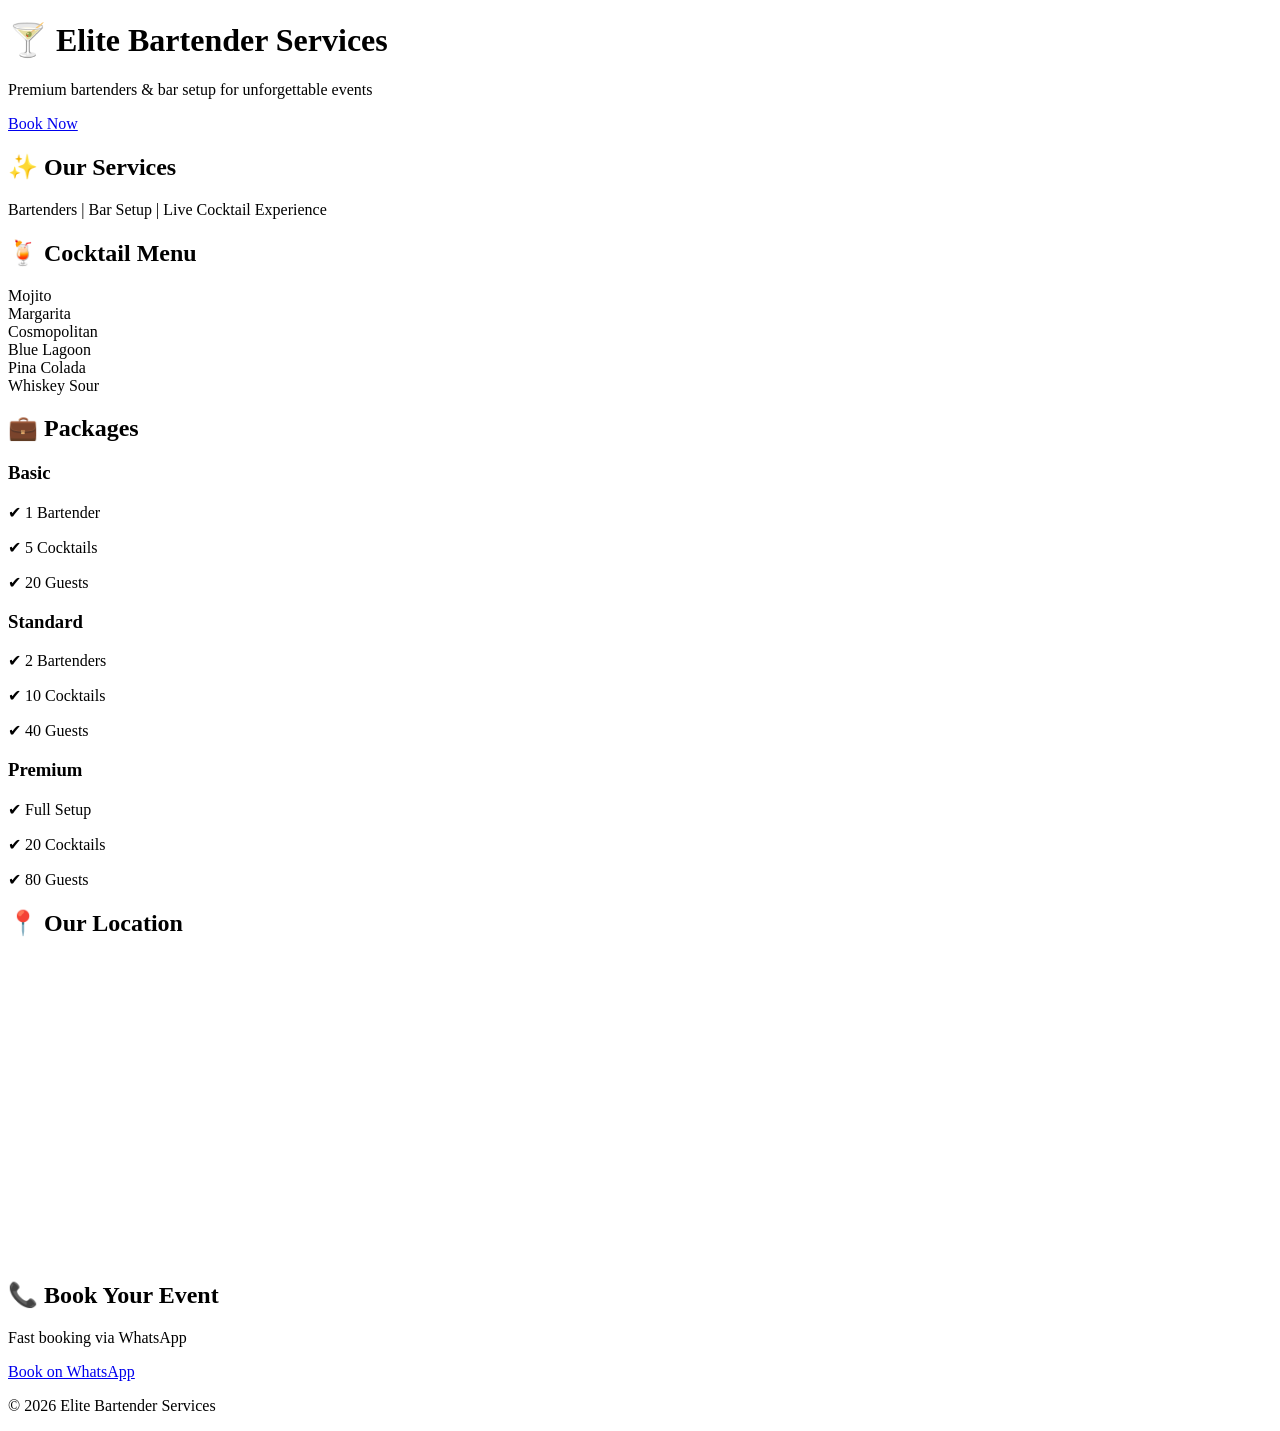
==== index.html @ b52e0897 "Create index.html for Elite Bartender Services This HTML file outlines the structure and content for" ====
<!DOCTYPE html>
<html lang="en">
<head>
  <meta charset="UTF-8">
  <meta name="viewport" content="width=device-width, initial-scale=1.0">
  <title>Elite Bartender Services</title>

  <!-- Google Font -->
  <link href="https://fonts.googleapis.com/css2?family=Poppins:wght@300;600&display=swap" rel="stylesheet">

  <link rel="stylesheet" href="style.css">
</head>

<body>

<header class="hero">
  <h1>🍸 Elite Bartender Services</h1>
  <p>Premium bartenders & bar setup for unforgettable events</p>
  <a href="#contact" class="btn">Book Now</a>
</header>

<section>
  <h2>✨ Our Services</h2>
  <p>Bartenders | Bar Setup | Live Cocktail Experience</p>
</section>

<section>
  <h2>🍹 Cocktail Menu</h2>

  <div class="cards">
    <div class="card">Mojito</div>
    <div class="card">Margarita</div>
    <div class="card">Cosmopolitan</div>
    <div class="card">Blue Lagoon</div>
    <div class="card">Pina Colada</div>
    <div class="card">Whiskey Sour</div>
  </div>
</section>

<section>
  <h2>💼 Packages</h2>

  <div class="cards">

    <div class="card">
      <h3>Basic</h3>
      <p>✔ 1 Bartender</p>
      <p>✔ 5 Cocktails</p>
      <p>✔ 20 Guests</p>
    </div>

    <div class="card">
      <h3>Standard</h3>
      <p>✔ 2 Bartenders</p>
      <p>✔ 10 Cocktails</p>
      <p>✔ 40 Guests</p>
    </div>

    <div class="card highlight">
      <h3>Premium</h3>
      <p>✔ Full Setup</p>
      <p>✔ 20 Cocktails</p>
      <p>✔ 80 Guests</p>
    </div>

  </div>
</section>

<!-- MAP SECTION -->
<section>
  <h2>📍 Our Location</h2>

  <iframe 
    src="https://www.google.com/maps?q=Meddappakkam&output=embed"
    width="100%" 
    height="300" 
    style="border:0; border-radius:10px;"
    loading="lazy">
  </iframe>

</section>

<section id="contact">
  <h2>📞 Book Your Event</h2>
  <p>Fast booking via WhatsApp</p>

  <a href="https://wa.me/91XXXXXXXXXX" class="btn">
    Book on WhatsApp
  </a>
</section>

<footer>
  <p>© 2026 Elite Bartender Services</p>
</footer>

</body>
</html>
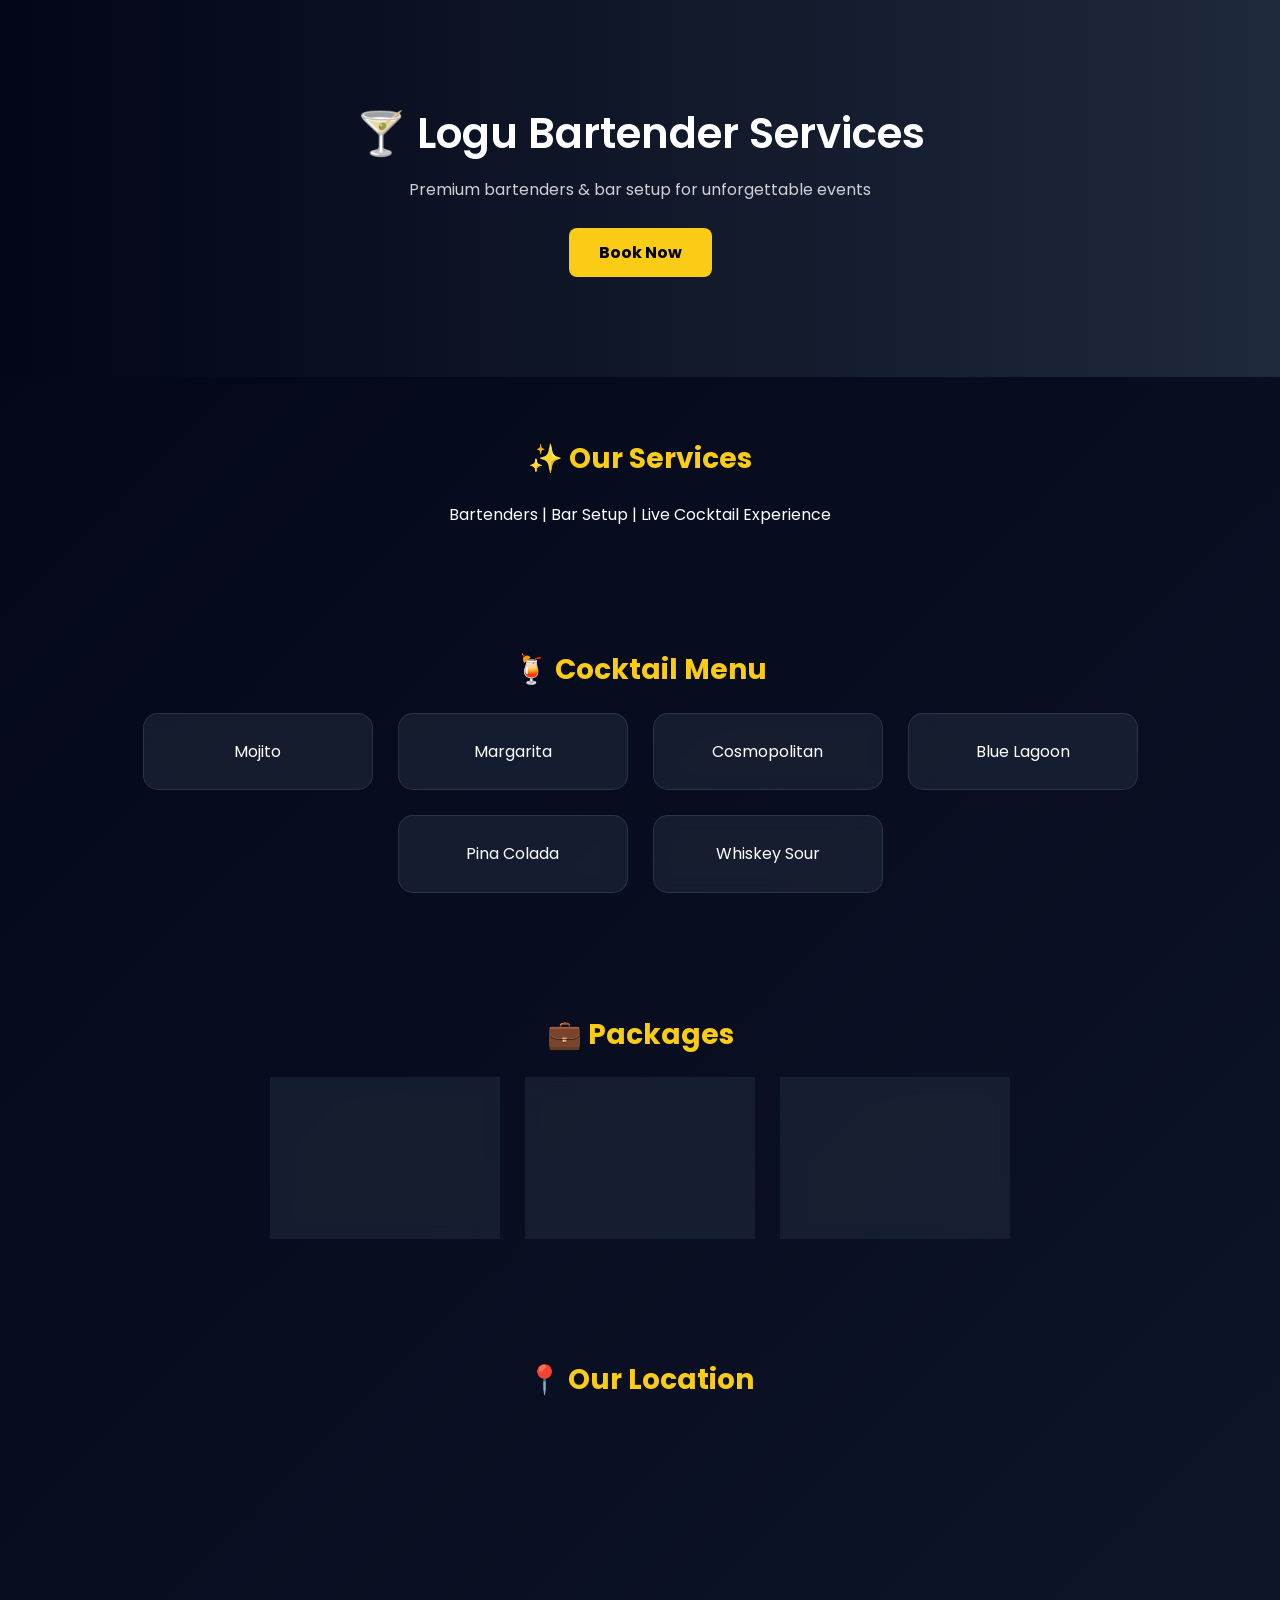
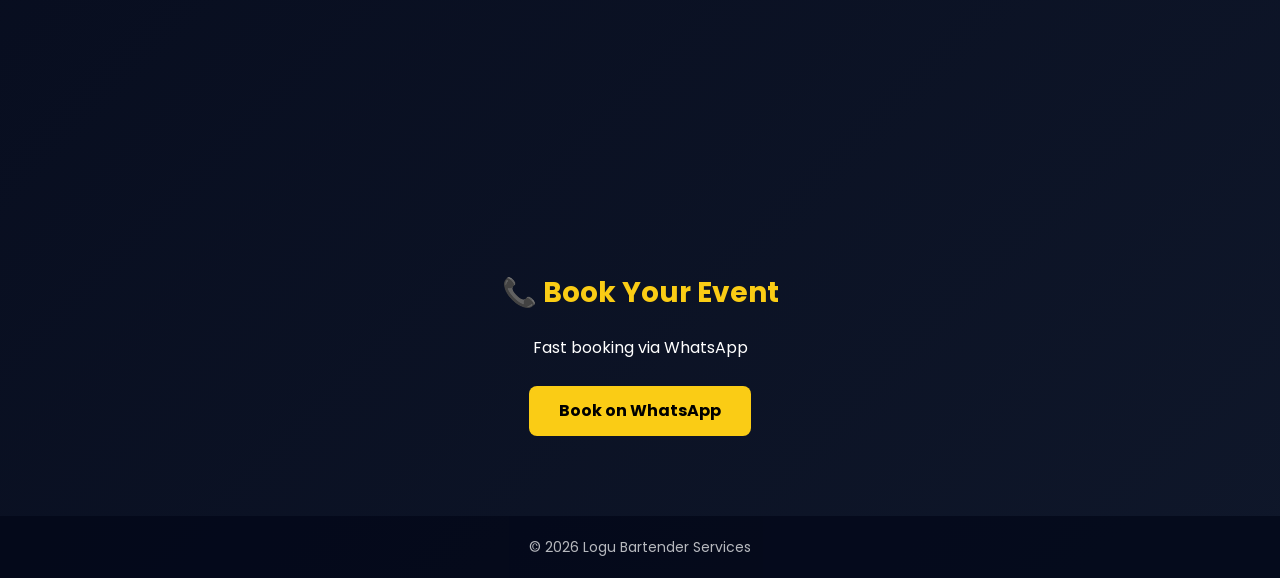
==== commit 09721aba: "Rename service from Elite to Logu" ====
--- a/index.html
+++ b/index.html
@@ -3,7 +3,7 @@
 <head>
   <meta charset="UTF-8">
   <meta name="viewport" content="width=device-width, initial-scale=1.0">
-  <title>Elite Bartender Services</title>
+  <title>Logu Bartender Services</title>
 
   <!-- Google Font -->
   <link href="https://fonts.googleapis.com/css2?family=Poppins:wght@300;600&display=swap" rel="stylesheet">
@@ -14,7 +14,7 @@
 <body>
 
 <header class="hero">
-  <h1>🍸 Elite Bartender Services</h1>
+  <h1>🍸 Logu Bartender Services</h1>
   <p>Premium bartenders & bar setup for unforgettable events</p>
   <a href="#contact" class="btn">Book Now</a>
 </header>
@@ -84,13 +84,13 @@
   <h2>📞 Book Your Event</h2>
   <p>Fast booking via WhatsApp</p>
 
-  <a href="https://wa.me/91XXXXXXXXXX" class="btn">
+  <a href="https://wa.me/917010022388" class="btn">
     Book on WhatsApp
   </a>
 </section>
 
 <footer>
-  <p>© 2026 Elite Bartender Services</p>
+  <p>© 2026 Logu Bartender Services</p>
 </footer>
 
 </body>
--- a/style.css
+++ b/style.css
@@ -0,0 +1,135 @@
+/* RESET */
+* {
+  margin: 0;
+  padding: 0;
+  box-sizing: border-box;
+}
+
+/* BODY */
+body {
+  font-family: 'Poppins', sans-serif;
+  background: linear-gradient(135deg, #020617, #0f172a);
+  color: white;
+  line-height: 1.6;
+}
+
+/* HERO */
+.hero {
+  text-align: center;
+  padding: 100px 20px;
+  background: linear-gradient(to right, #020617, #1e293b);
+}
+
+.hero h1 {
+  font-size: 42px;
+  font-weight: 600;
+}
+
+.hero p {
+  margin-top: 10px;
+  opacity: 0.8;
+}
+
+/* BUTTON */
+.btn {
+  display: inline-block;
+  margin-top: 25px;
+  padding: 12px 30px;
+  background: #facc15;
+  color: black;
+  text-decoration: none;
+  border-radius: 8px;
+  font-weight: bold;
+  transition: 0.3s;
+}
+
+.btn:hover {
+  background: #fde047;
+  transform: scale(1.05);
+}
+
+/* SECTION */
+section {
+  padding: 60px 20px;
+  text-align: center;
+}
+
+h2 {
+  margin-bottom: 20px;
+  font-size: 28px;
+  color: #facc15;
+}
+
+/* CARDS GRID */
+.cards {
+  display: flex;
+  flex-wrap: wrap;
+  justify-content: center;
+  gap: 25px;
+}
+
+/* CARD */
+.card {
+  background: rgba(30, 41, 59, 0.6);
+  backdrop-filter: blur(10px);
+  padding: 25px;
+  border-radius: 15px;
+  width: 230px;
+  transition: all 0.3s ease;
+  border: 1px solid rgba(255,255,255,0.1);
+}
+
+.card:hover {
+  transform: translateY(-8px) scale(1.03);
+  box-shadow: 0 10px 25px rgba(0,0,0,0.5);
+}
+
+/* PREMIUM HIGHLIGHT */
+.highlight {
+  border: 2px solid #facc15;
+}
+
+/* MAP */
+iframe {
+  margin-top: 20px;
+  border-radius: 10px;
+}
+
+/* FOOTER */
+footer {
+  text-align: center;
+  padding: 20px;
+  background: #020617;
+  margin-top: 20px;
+  font-size: 14px;
+  opacity: 0.7;
+}
+
+/* ANIMATION (for JS) */
+.hidden {
+  opacity: 0;
+  transform: translateY(40px);
+  transition: all 0.6s ease;
+}
+
+.show {
+  opacity: 1;
+  transform: translateY(0);
+}
+
+/* MOBILE RESPONSIVE */
+@media (max-width: 768px) {
+
+  .hero h1 {
+    font-size: 28px;
+  }
+
+  .cards {
+    flex-direction: column;
+    align-items: center;
+  }
+
+  .card {
+    width: 90%;
+  }
+}
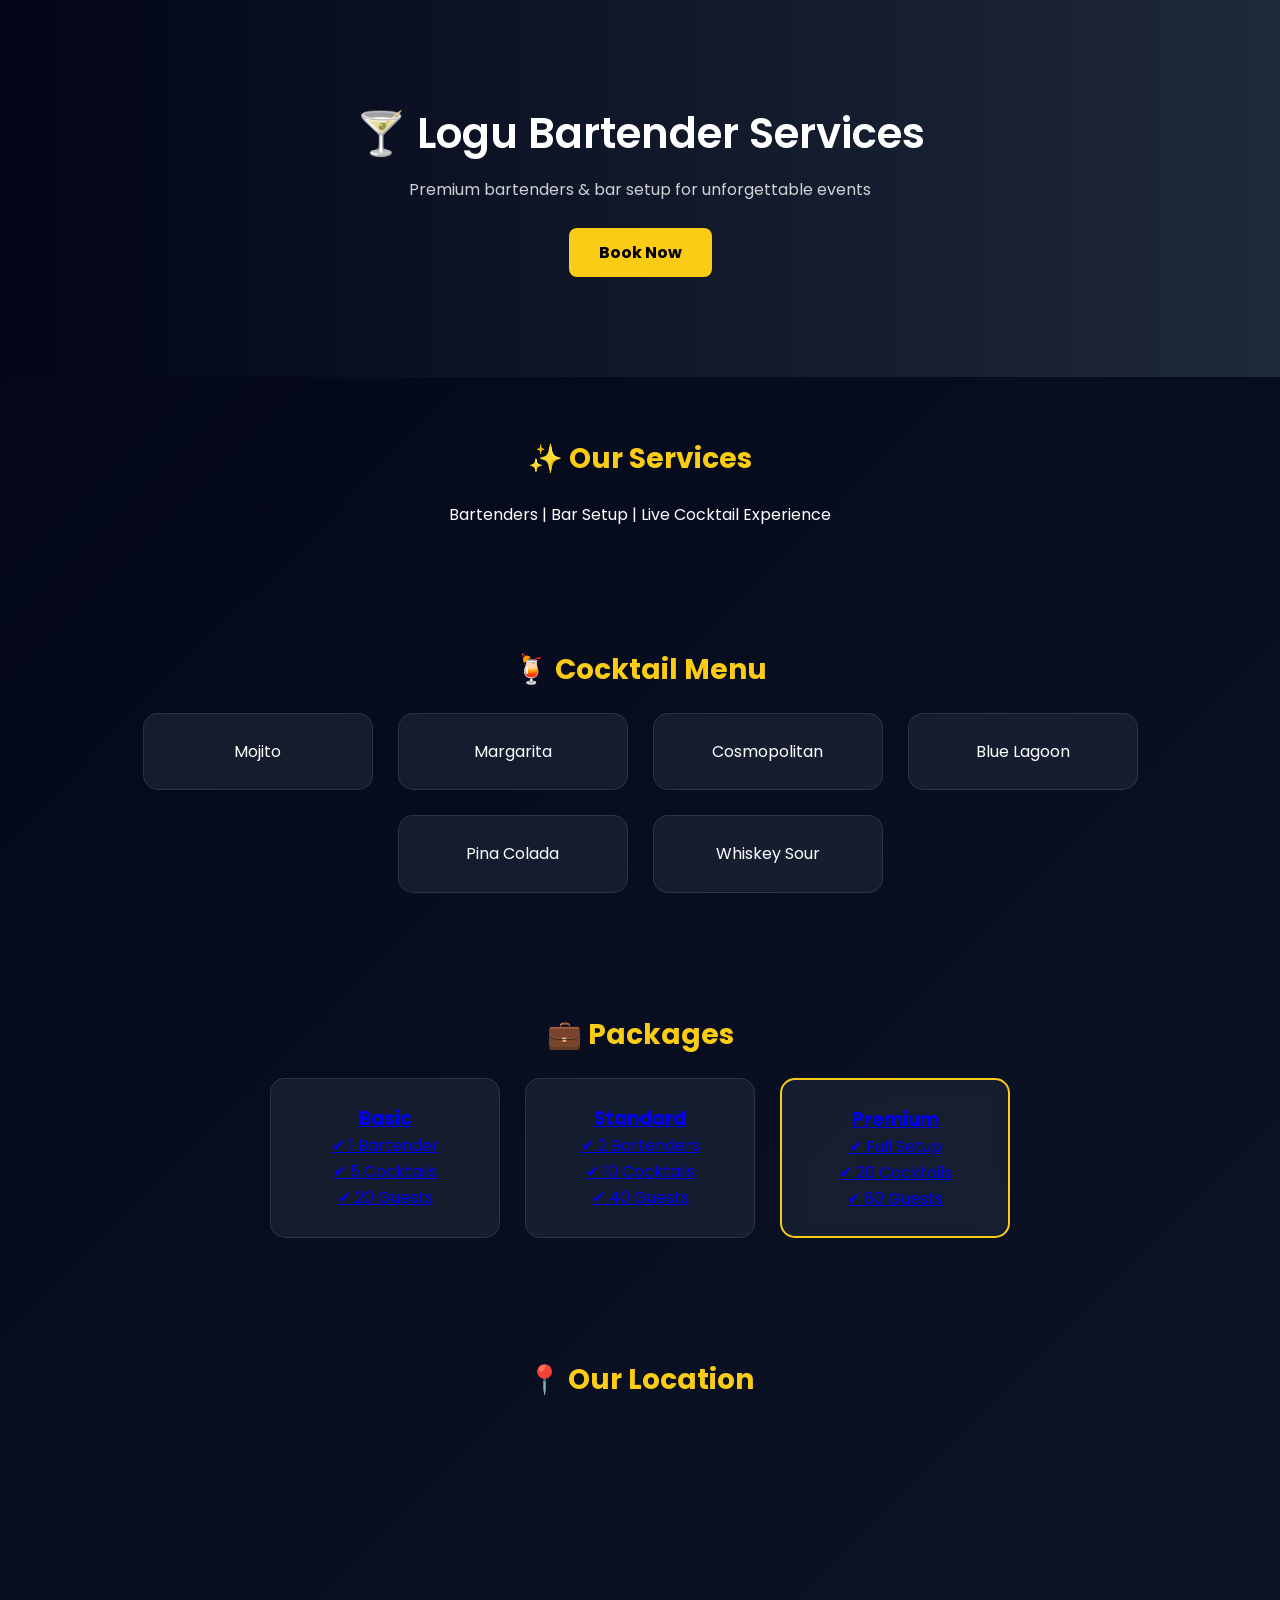
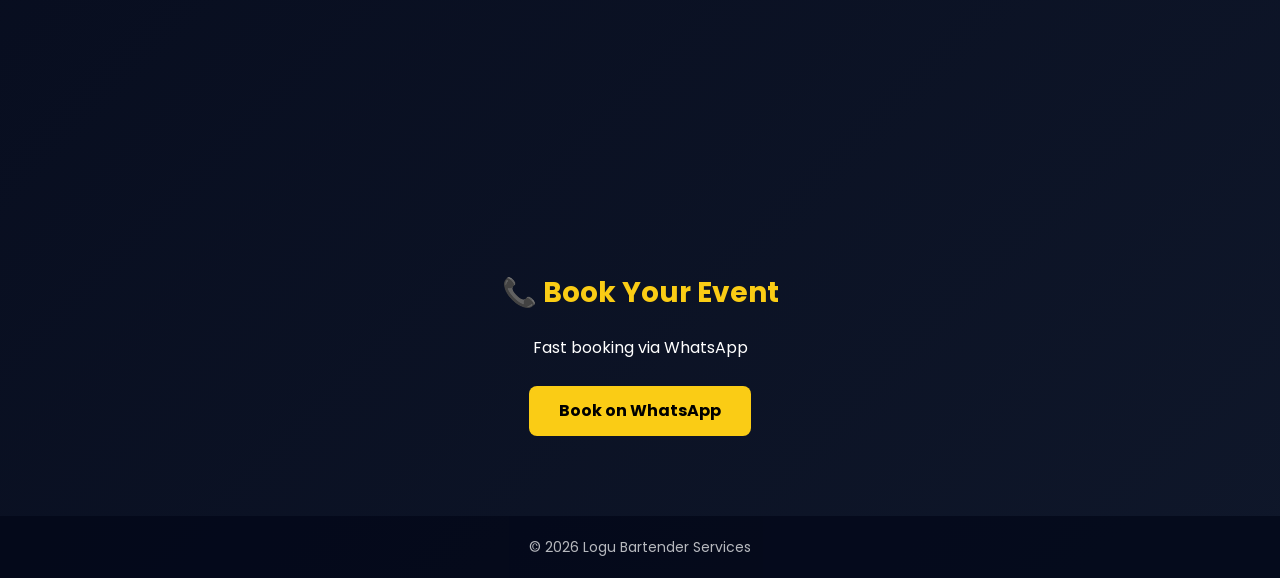
==== commit 6b7c0391: "Update index.html" ====
--- a/index.html
+++ b/index.html
@@ -13,18 +13,21 @@
 
 <body>
 
+<!-- HERO -->
 <header class="hero">
   <h1>🍸 Logu Bartender Services</h1>
   <p>Premium bartenders & bar setup for unforgettable events</p>
   <a href="#contact" class="btn">Book Now</a>
 </header>
 
-<section>
+<!-- SERVICES -->
+<section class="section">
   <h2>✨ Our Services</h2>
   <p>Bartenders | Bar Setup | Live Cocktail Experience</p>
 </section>
 
-<section>
+<!-- COCKTAIL MENU -->
+<section class="section">
   <h2>🍹 Cocktail Menu</h2>
 
   <div class="cards">
@@ -37,50 +40,52 @@
   </div>
 </section>
 
-<section>
+<!-- PACKAGES (CLICKABLE) -->
+<section class="section">
   <h2>💼 Packages</h2>
 
   <div class="cards">
 
-    <div class="card">
+    <a href="basic.html" class="card">
       <h3>Basic</h3>
       <p>✔ 1 Bartender</p>
       <p>✔ 5 Cocktails</p>
       <p>✔ 20 Guests</p>
-    </div>
+    </a>
 
-    <div class="card">
+    <a href="standard.html" class="card">
       <h3>Standard</h3>
       <p>✔ 2 Bartenders</p>
       <p>✔ 10 Cocktails</p>
       <p>✔ 40 Guests</p>
-    </div>
+    </a>
 
-    <div class="card highlight">
+    <a href="premium.html" class="card highlight">
       <h3>Premium</h3>
       <p>✔ Full Setup</p>
       <p>✔ 20 Cocktails</p>
       <p>✔ 80 Guests</p>
-    </div>
+    </a>
 
   </div>
 </section>
 
-<!-- MAP SECTION -->
-<section>
+<!-- MAP -->
+<section class="section">
   <h2>📍 Our Location</h2>
 
   <iframe 
     src="https://www.google.com/maps?q=Meddappakkam&output=embed"
     width="100%" 
     height="300" 
-    style="border:0; border-radius:10px;"
+    style="border:0; border-radius:12px;"
     loading="lazy">
   </iframe>
 
 </section>
 
-<section id="contact">
+<!-- CONTACT -->
+<section id="contact" class="section">
   <h2>📞 Book Your Event</h2>
   <p>Fast booking via WhatsApp</p>
 
@@ -89,6 +94,7 @@
   </a>
 </section>
 
+<!-- FOOTER -->
 <footer>
   <p>© 2026 Logu Bartender Services</p>
 </footer>
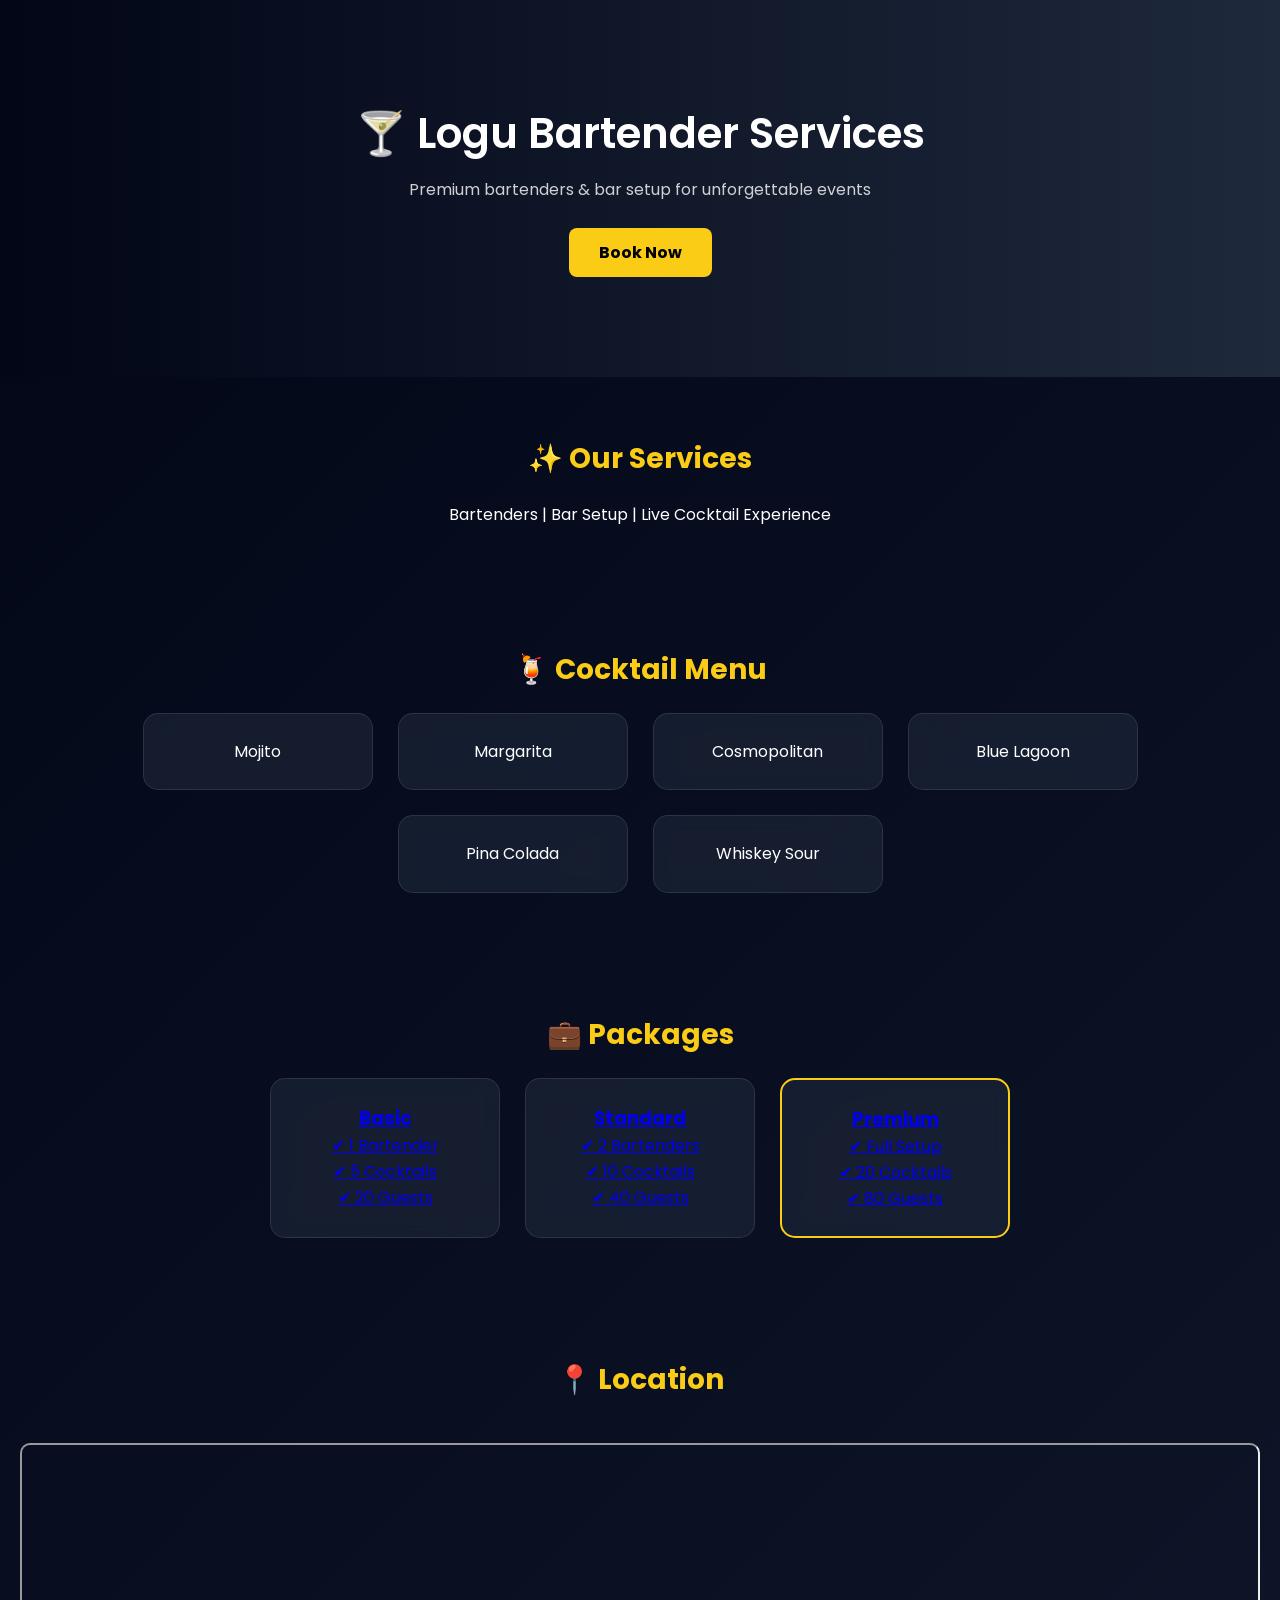
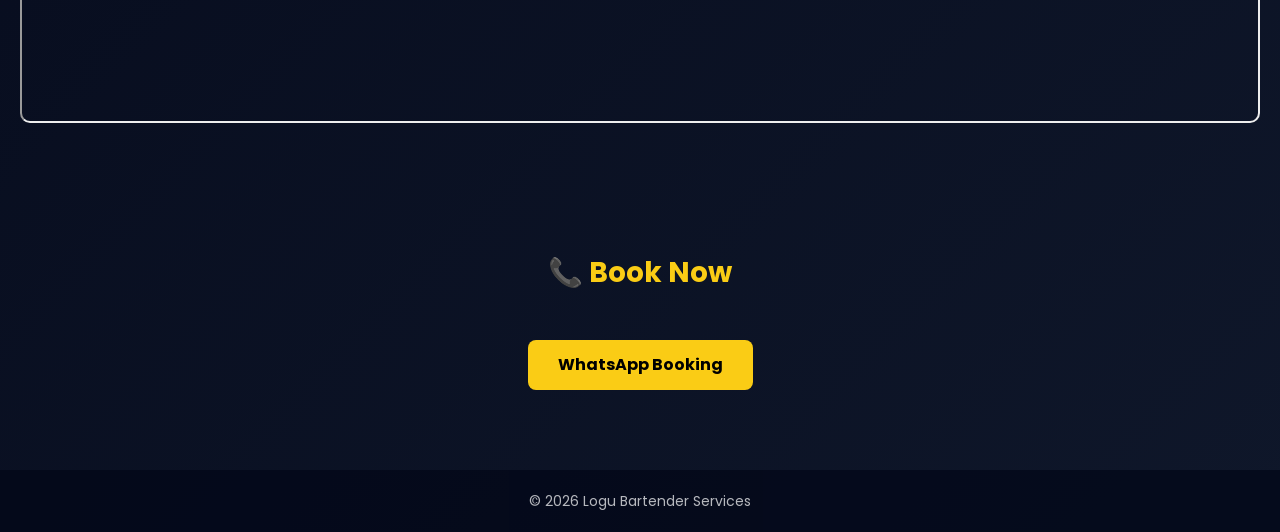
==== commit 1aa53ed0: "Refactor HTML structure and update content" ====
--- a/index.html
+++ b/index.html
@@ -1,35 +1,29 @@
 <!DOCTYPE html>
 <html lang="en">
 <head>
-  <meta charset="UTF-8">
-  <meta name="viewport" content="width=device-width, initial-scale=1.0">
+  <meta charset="UTF-8" />
+  <meta name="viewport" content="width=device-width, initial-scale=1.0"/>
   <title>Logu Bartender Services</title>
 
-  <!-- Google Font -->
-  <link href="https://fonts.googleapis.com/css2?family=Poppins:wght@300;600&display=swap" rel="stylesheet">
-
+  <link href="https://fonts.googleapis.com/css2?family=Poppins:wght@300;500;600&display=swap" rel="stylesheet">
   <link rel="stylesheet" href="style.css">
 </head>
 
 <body>
 
-<!-- HERO -->
 <header class="hero">
   <h1>🍸 Logu Bartender Services</h1>
   <p>Premium bartenders & bar setup for unforgettable events</p>
   <a href="#contact" class="btn">Book Now</a>
 </header>
 
-<!-- SERVICES -->
 <section class="section">
   <h2>✨ Our Services</h2>
   <p>Bartenders | Bar Setup | Live Cocktail Experience</p>
 </section>
 
-<!-- COCKTAIL MENU -->
 <section class="section">
   <h2>🍹 Cocktail Menu</h2>
-
   <div class="cards">
     <div class="card">Mojito</div>
     <div class="card">Margarita</div>
@@ -40,12 +34,10 @@
   </div>
 </section>
 
-<!-- PACKAGES (CLICKABLE) -->
 <section class="section">
   <h2>💼 Packages</h2>
 
   <div class="cards">
-
     <a href="basic.html" class="card">
       <h3>Basic</h3>
       <p>✔ 1 Bartender</p>
@@ -66,38 +58,26 @@
       <p>✔ 20 Cocktails</p>
       <p>✔ 80 Guests</p>
     </a>
-
   </div>
 </section>
 
-<!-- MAP -->
 <section class="section">
-  <h2>📍 Our Location</h2>
-
+  <h2>📍 Location</h2>
   <iframe 
     src="https://www.google.com/maps?q=Meddappakkam&output=embed"
-    width="100%" 
-    height="300" 
-    style="border:0; border-radius:12px;"
-    loading="lazy">
+    width="100%" height="280" loading="lazy">
   </iframe>
-
 </section>
 
-<!-- CONTACT -->
 <section id="contact" class="section">
-  <h2>📞 Book Your Event</h2>
-  <p>Fast booking via WhatsApp</p>
-
-  <a href="https://wa.me/917010022388" class="btn">
-    Book on WhatsApp
-  </a>
+  <h2>📞 Book Now</h2>
+  <a href="https://wa.me/917010022388" class="btn">WhatsApp Booking</a>
 </section>
 
-<!-- FOOTER -->
 <footer>
   <p>© 2026 Logu Bartender Services</p>
 </footer>
 
+<script src="script.js"></script>
 </body>
 </html>
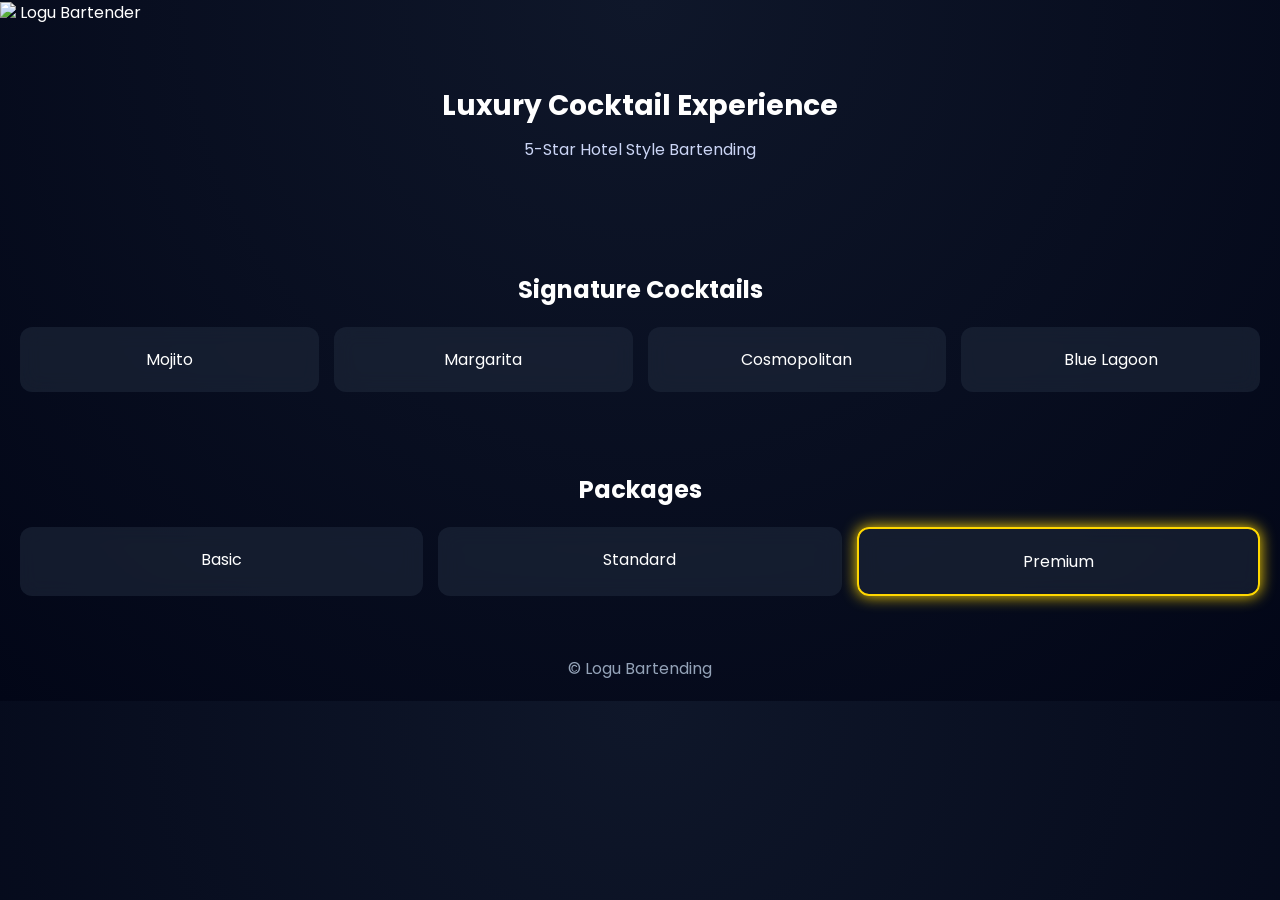
==== commit 7de7dd87: "Update index.html" ====
--- a/index.html
+++ b/index.html
@@ -1,82 +1,54 @@
 <!DOCTYPE html>
 <html lang="en">
 <head>
-  <meta charset="UTF-8" />
-  <meta name="viewport" content="width=device-width, initial-scale=1.0"/>
-  <title>Logu Bartender Services</title>
+<meta charset="UTF-8">
+<meta name="viewport" content="width=device-width, initial-scale=1.0">
+<title>Logu Bartender</title>
 
-  <link href="https://fonts.googleapis.com/css2?family=Poppins:wght@300;500;600&display=swap" rel="stylesheet">
-  <link rel="stylesheet" href="style.css">
+<link href="https://fonts.googleapis.com/css2?family=Poppins:wght@300;500;600&display=swap" rel="stylesheet">
+<link rel="stylesheet" href="style.css">
 </head>
 
 <body>
 
+<!-- NAVBAR -->
+<nav class="navbar">
+  <div class="logo">
+    <img src="logo.png">
+    <span>Logu Bartender</span>
+  </div>
+</nav>
+
+<!-- HERO -->
 <header class="hero">
-  <h1>🍸 Logu Bartender Services</h1>
-  <p>Premium bartenders & bar setup for unforgettable events</p>
-  <a href="#contact" class="btn">Book Now</a>
+  <h1>Luxury Cocktail Experience</h1>
+  <p>5-Star Hotel Style Bartending</p>
 </header>
 
+<!-- COCKTAIL MENU -->
 <section class="section">
-  <h2>✨ Our Services</h2>
-  <p>Bartenders | Bar Setup | Live Cocktail Experience</p>
-</section>
+  <h2>Signature Cocktails</h2>
 
-<section class="section">
-  <h2>🍹 Cocktail Menu</h2>
   <div class="cards">
-    <div class="card">Mojito</div>
-    <div class="card">Margarita</div>
-    <div class="card">Cosmopolitan</div>
-    <div class="card">Blue Lagoon</div>
-    <div class="card">Pina Colada</div>
-    <div class="card">Whiskey Sour</div>
+    <a href="cocktail.html?name=Mojito" class="card">Mojito</a>
+    <a href="cocktail.html?name=Margarita" class="card">Margarita</a>
+    <a href="cocktail.html?name=Cosmopolitan" class="card">Cosmopolitan</a>
+    <a href="cocktail.html?name=BlueLagoon" class="card">Blue Lagoon</a>
   </div>
 </section>
 
+<!-- PACKAGES -->
 <section class="section">
-  <h2>💼 Packages</h2>
+  <h2>Packages</h2>
 
   <div class="cards">
-    <a href="basic.html" class="card">
-      <h3>Basic</h3>
-      <p>✔ 1 Bartender</p>
-      <p>✔ 5 Cocktails</p>
-      <p>✔ 20 Guests</p>
-    </a>
-
-    <a href="standard.html" class="card">
-      <h3>Standard</h3>
-      <p>✔ 2 Bartenders</p>
-      <p>✔ 10 Cocktails</p>
-      <p>✔ 40 Guests</p>
-    </a>
-
-    <a href="premium.html" class="card highlight">
-      <h3>Premium</h3>
-      <p>✔ Full Setup</p>
-      <p>✔ 20 Cocktails</p>
-      <p>✔ 80 Guests</p>
-    </a>
+    <a href="basic.html" class="card">Basic</a>
+    <a href="standard.html" class="card">Standard</a>
+    <a href="premium.html" class="card highlight">Premium</a>
   </div>
 </section>
 
-<section class="section">
-  <h2>📍 Location</h2>
-  <iframe 
-    src="https://www.google.com/maps?q=Meddappakkam&output=embed"
-    width="100%" height="280" loading="lazy">
-  </iframe>
-</section>
-
-<section id="contact" class="section">
-  <h2>📞 Book Now</h2>
-  <a href="https://wa.me/917010022388" class="btn">WhatsApp Booking</a>
-</section>
-
-<footer>
-  <p>© 2026 Logu Bartender Services</p>
-</footer>
+<footer>© Logu Bartending</footer>
 
 <script src="script.js"></script>
 </body>
--- a/style.css
+++ b/style.css
@@ -1,135 +1,108 @@
-/* RESET */
 * {
   margin: 0;
   padding: 0;
   box-sizing: border-box;
 }
 
-/* BODY */
 body {
   font-family: 'Poppins', sans-serif;
-  background: linear-gradient(135deg, #020617, #0f172a);
-  color: white;
-  line-height: 1.6;
+  background: radial-gradient(circle at top, #0f172a, #020617);
+  color: #fff;
+  -webkit-font-smoothing: antialiased;
 }
 
 /* HERO */
 .hero {
   text-align: center;
-  padding: 100px 20px;
-  background: linear-gradient(to right, #020617, #1e293b);
+  padding: 60px 20px;
 }
 
 .hero h1 {
-  font-size: 42px;
-  font-weight: 600;
+  font-size: 28px;
 }
 
 .hero p {
-  margin-top: 10px;
-  opacity: 0.8;
+  color: #cbd5f5;
+  margin: 10px 0;
 }
 
 /* BUTTON */
 .btn {
-  display: inline-block;
-  margin-top: 25px;
-  padding: 12px 30px;
-  background: #facc15;
+  background: linear-gradient(45deg, #facc15, #f97316);
+  padding: 10px 20px;
+  border-radius: 8px;
   color: black;
   text-decoration: none;
-  border-radius: 8px;
-  font-weight: bold;
+  display: inline-block;
+}
+
+/* SECTIONS */
+.section {
+  padding: 40px 20px;
+  text-align: center;
+}
+
+/* CARDS */
+.cards {
+  display: grid;
+  grid-template-columns: repeat(auto-fit, minmax(140px, 1fr));
+  gap: 15px;
+  margin-top: 20px;
+}
+
+.card {
+  background: rgba(30, 41, 59, 0.6);
+  backdrop-filter: blur(10px);
+  padding: 20px;
+  border-radius: 12px;
+  color: white;
+  text-decoration: none;
   transition: 0.3s;
 }
 
-.btn:hover {
-  background: #fde047;
-  transform: scale(1.05);
+.card:hover {
+  transform: translateY(-5px) scale(1.03);
 }
 
-/* SECTION */
-section {
-  padding: 60px 20px;
-  text-align: center;
+.highlight {
+  border: 2px solid gold;
+  box-shadow: 0 0 15px gold;
 }
 
-h2 {
-  margin-bottom: 20px;
-  font-size: 28px;
-  color: #facc15;
+/* GALLERY */
+.gallery {
+  display: grid;
+  grid-template-columns: repeat(2, 1fr);
+  gap: 10px;
+  padding: 20px;
 }
 
-/* CARDS GRID */
-.cards {
-  display: flex;
-  flex-wrap: wrap;
-  justify-content: center;
-  gap: 25px;
+.gallery img {
+  width: 100%;
+  border-radius: 10px;
 }
 
-/* CARD */
-.card {
-  background: rgba(30, 41, 59, 0.6);
-  backdrop-filter: blur(10px);
-  padding: 25px;
-  border-radius: 15px;
-  width: 230px;
-  transition: all 0.3s ease;
-  border: 1px solid rgba(255,255,255,0.1);
-}
-
-.card:hover {
-  transform: translateY(-8px) scale(1.03);
-  box-shadow: 0 10px 25px rgba(0,0,0,0.5);
-}
-
-/* PREMIUM HIGHLIGHT */
-.highlight {
-  border: 2px solid #facc15;
-}
-
-/* MAP */
-iframe {
-  margin-top: 20px;
-  border-radius: 10px;
+/* BLOG */
+.blog {
+  padding: 20px;
+  color: #cbd5f5;
 }
 
 /* FOOTER */
 footer {
   text-align: center;
   padding: 20px;
-  background: #020617;
-  margin-top: 20px;
-  font-size: 14px;
-  opacity: 0.7;
+  color: #94a3b8;
 }
 
-/* ANIMATION (for JS) */
+/* ANIMATION */
 .hidden {
   opacity: 0;
-  transform: translateY(40px);
-  transition: all 0.6s ease;
+  transform: translateY(30px);
 }
 
 .show {
   opacity: 1;
   transform: translateY(0);
+  transition: 0.6s ease;
 }
-
-/* MOBILE RESPONSIVE */
-@media (max-width: 768px) {
-
-  .hero h1 {
-    font-size: 28px;
-  }
-
-  .cards {
-    flex-direction: column;
-    align-items: center;
-  }
-
-  .card {
-    width: 90%;
-  }
-}
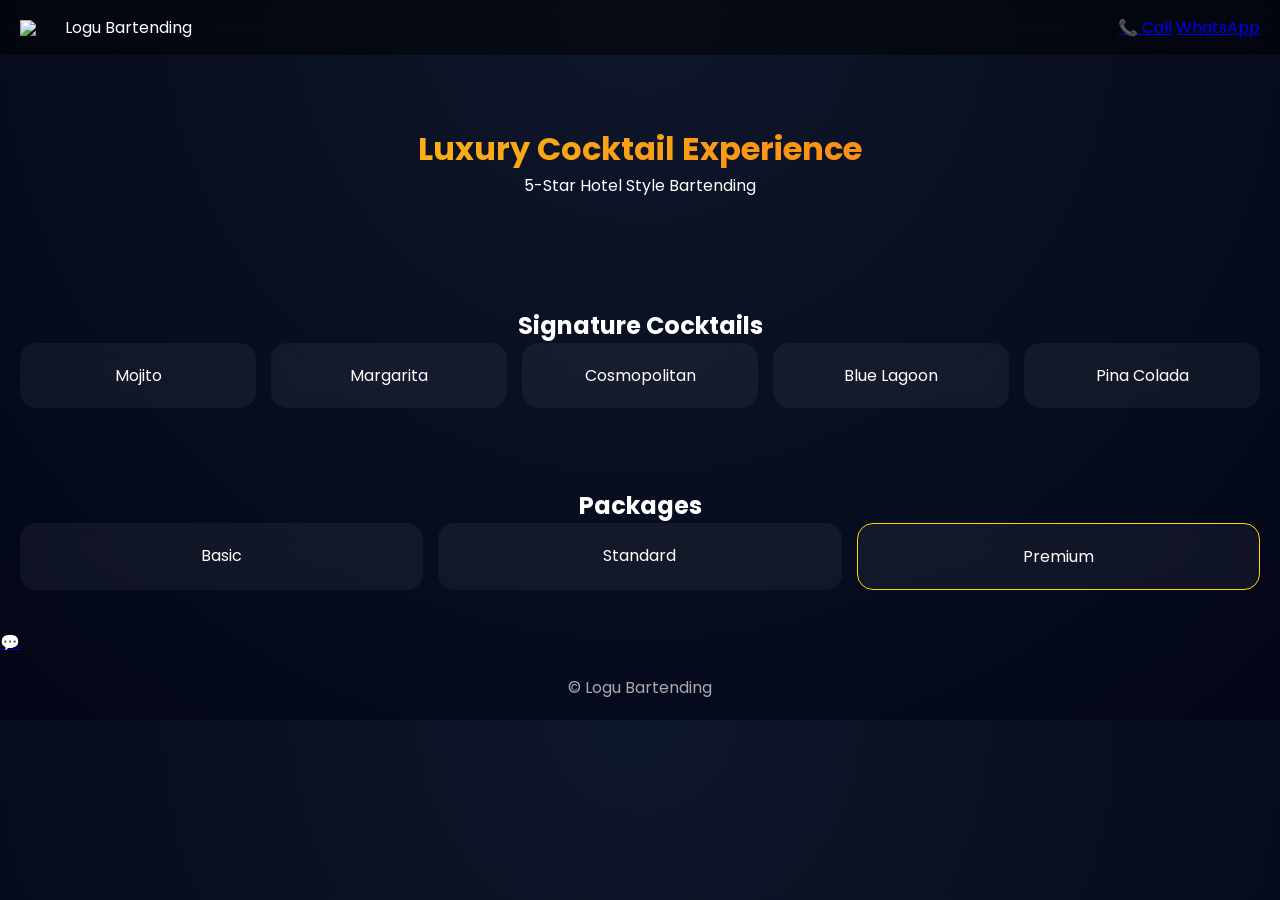
==== commit e2b86540: "Update index.html" ====
--- a/index.html
+++ b/index.html
@@ -15,7 +15,12 @@
 <nav class="navbar">
   <div class="logo">
     <img src="logo.png">
-    <span>Logu Bartender</span>
+    <span>Logu Bartending</span>
+  </div>
+
+  <div class="nav-actions">
+    <a href="tel:+917010022388" class="call-btn">📞 Call</a>
+    <a href="https://wa.me/917010022388" class="wa-btn">WhatsApp</a>
   </div>
 </nav>
 
@@ -34,6 +39,7 @@
     <a href="cocktail.html?name=Margarita" class="card">Margarita</a>
     <a href="cocktail.html?name=Cosmopolitan" class="card">Cosmopolitan</a>
     <a href="cocktail.html?name=BlueLagoon" class="card">Blue Lagoon</a>
+    <a href="cocktail.html?name=PinaColada" class="card">Pina Colada</a>
   </div>
 </section>
 
@@ -48,6 +54,9 @@
   </div>
 </section>
 
+<!-- FLOATING WHATSAPP -->
+<a href="https://wa.me/917010022388" class="whatsapp-float">💬</a>
+
 <footer>© Logu Bartending</footer>
 
 <script src="script.js"></script>
--- a/style.css
+++ b/style.css
@@ -1,108 +1,119 @@
 * {
-  margin: 0;
-  padding: 0;
-  box-sizing: border-box;
+  margin:0;
+  padding:0;
+  box-sizing:border-box;
 }
 
 body {
-  font-family: 'Poppins', sans-serif;
-  background: radial-gradient(circle at top, #0f172a, #020617);
-  color: #fff;
-  -webkit-font-smoothing: antialiased;
+  font-family:'Poppins', sans-serif;
+  background: radial-gradient(circle at top,#0f172a,#020617);
+  color:white;
 }
+
+/* NAVBAR */
+.navbar {
+  display:flex;
+  justify-content:space-between;
+  padding:15px 20px;
+  backdrop-filter: blur(12px);
+  background: rgba(0,0,0,0.5);
+}
+
+.logo {
+  display:flex;
+  align-items:center;
+  gap:10px;
+}
+
+.logo img { width:35px; }
 
 /* HERO */
 .hero {
-  text-align: center;
-  padding: 60px 20px;
+  text-align:center;
+  padding:70px 20px;
 }
 
 .hero h1 {
-  font-size: 28px;
+  font-size:32px;
+  background: linear-gradient(to right,#facc15,#f97316);
+  -webkit-background-clip:text;
+  color:transparent;
 }
 
-.hero p {
-  color: #cbd5f5;
-  margin: 10px 0;
-}
-
-/* BUTTON */
-.btn {
-  background: linear-gradient(45deg, #facc15, #f97316);
-  padding: 10px 20px;
-  border-radius: 8px;
-  color: black;
-  text-decoration: none;
-  display: inline-block;
-}
-
-/* SECTIONS */
+/* SECTION */
 .section {
-  padding: 40px 20px;
-  text-align: center;
+  padding:40px 20px;
+  text-align:center;
 }
 
 /* CARDS */
 .cards {
-  display: grid;
-  grid-template-columns: repeat(auto-fit, minmax(140px, 1fr));
-  gap: 15px;
-  margin-top: 20px;
+  display:grid;
+  grid-template-columns:repeat(auto-fit,minmax(140px,1fr));
+  gap:15px;
 }
 
 .card {
-  background: rgba(30, 41, 59, 0.6);
+  padding:20px;
+  border-radius:16px;
+  background: rgba(255,255,255,0.05);
   backdrop-filter: blur(10px);
-  padding: 20px;
-  border-radius: 12px;
-  color: white;
-  text-decoration: none;
-  transition: 0.3s;
+  text-decoration:none;
+  color:white;
+  transition:0.3s;
 }
 
 .card:hover {
-  transform: translateY(-5px) scale(1.03);
+  transform: translateY(-5px);
+  box-shadow:0 0 20px rgba(255,255,255,0.2);
 }
 
 .highlight {
-  border: 2px solid gold;
-  box-shadow: 0 0 15px gold;
+  border:1px solid gold;
+}
+
+/* VIDEO PAGE */
+.video-layout {
+  display:flex;
+  flex-wrap:wrap;
+  gap:20px;
+  padding:20px;
+}
+
+.video video {
+  width:100%;
+  border-radius:12px;
+}
+
+.ingredients {
+  flex:1;
+}
+
+.ingredients li {
+  margin:10px 0;
+  padding:8px;
+  background: rgba(255,255,255,0.05);
+  border-radius:8px;
 }
 
 /* GALLERY */
 .gallery {
-  display: grid;
-  grid-template-columns: repeat(2, 1fr);
-  gap: 10px;
-  padding: 20px;
+  display:grid;
+  grid-template-columns:repeat(2,1fr);
+  gap:10px;
+  padding:20px;
 }
 
 .gallery img {
-  width: 100%;
-  border-radius: 10px;
-}
-
-/* BLOG */
-.blog {
-  padding: 20px;
-  color: #cbd5f5;
+  width:100%;
+  height:120px;
+  object-fit:cover;
+  border-radius:10px;
 }
 
 /* FOOTER */
 footer {
-  text-align: center;
-  padding: 20px;
-  color: #94a3b8;
+  text-align:center;
+  padding:20px;
+  color:#aaa;
 }
-
-/* ANIMATION */
-.hidden {
-  opacity: 0;
-  transform: translateY(30px);
-}
-
-.show {
-  opacity: 1;
-  transform: translateY(0);
-  transition: 0.6s ease;
-}
